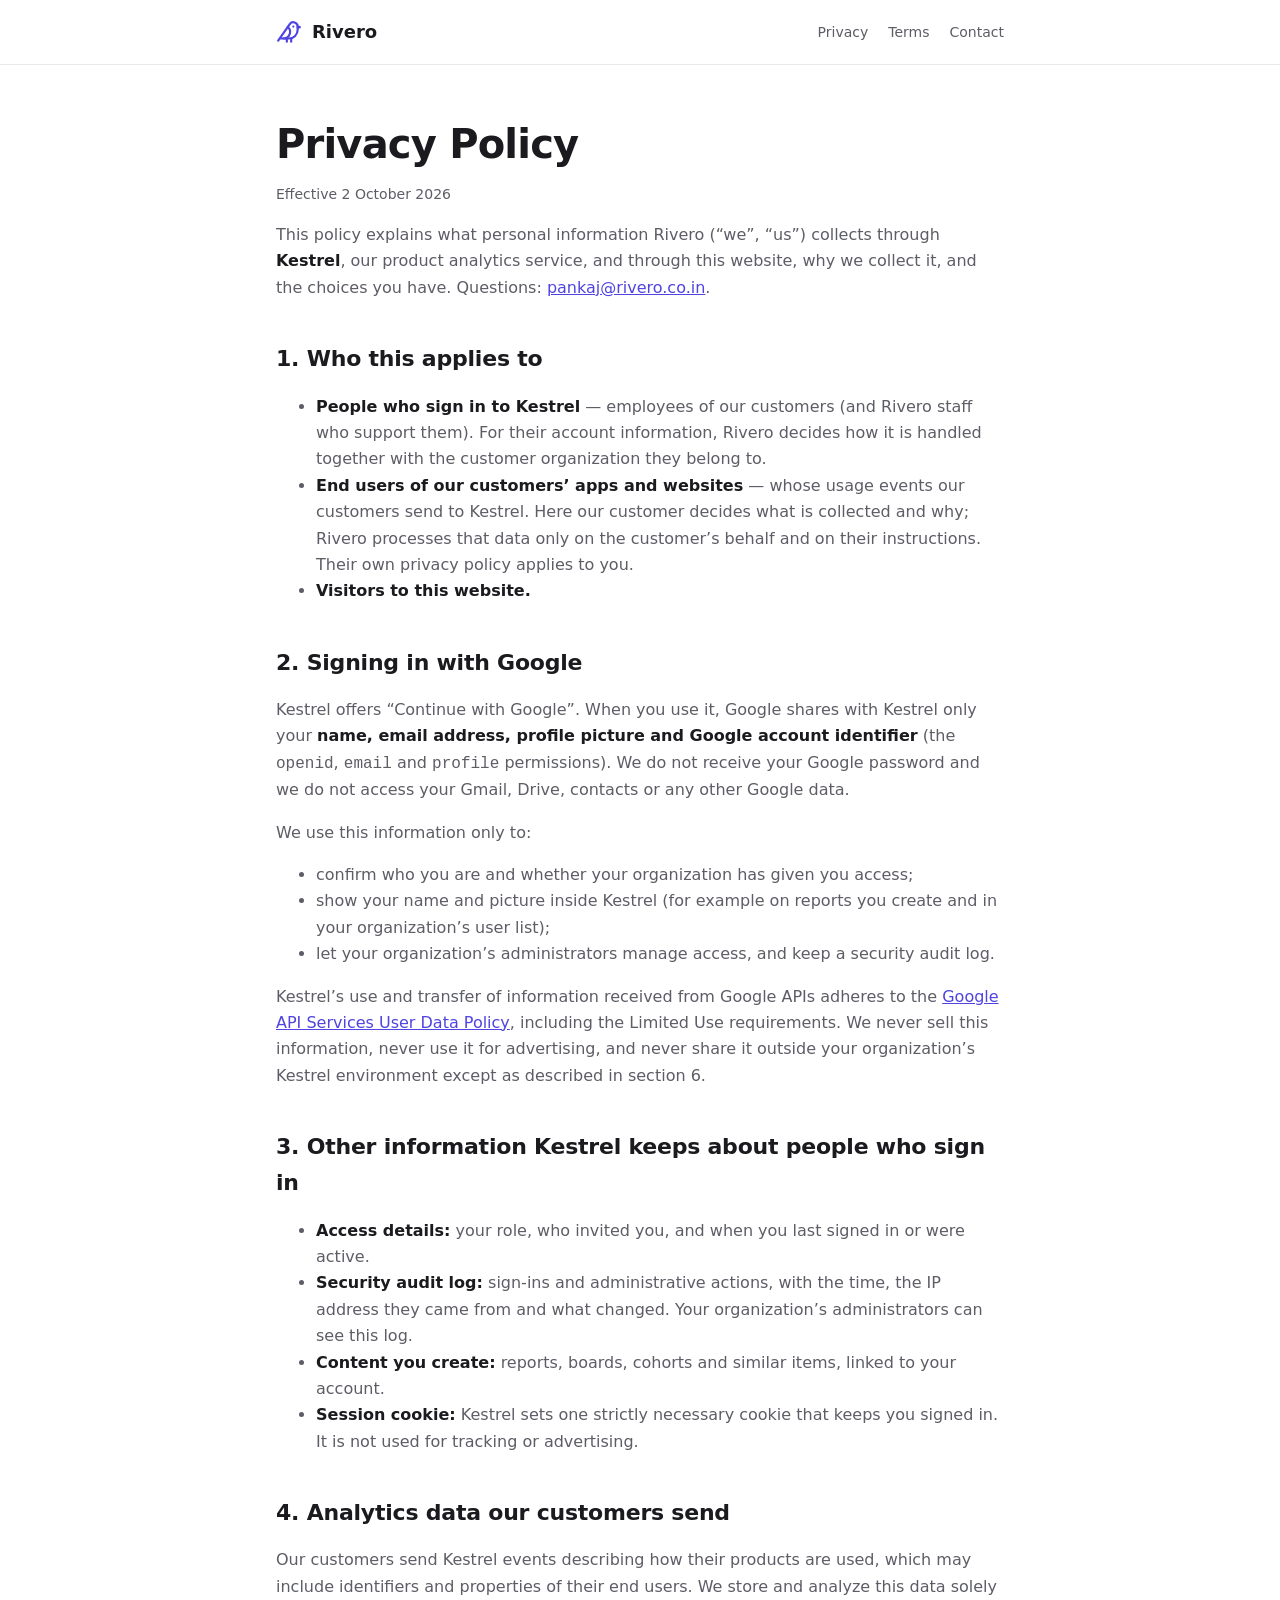
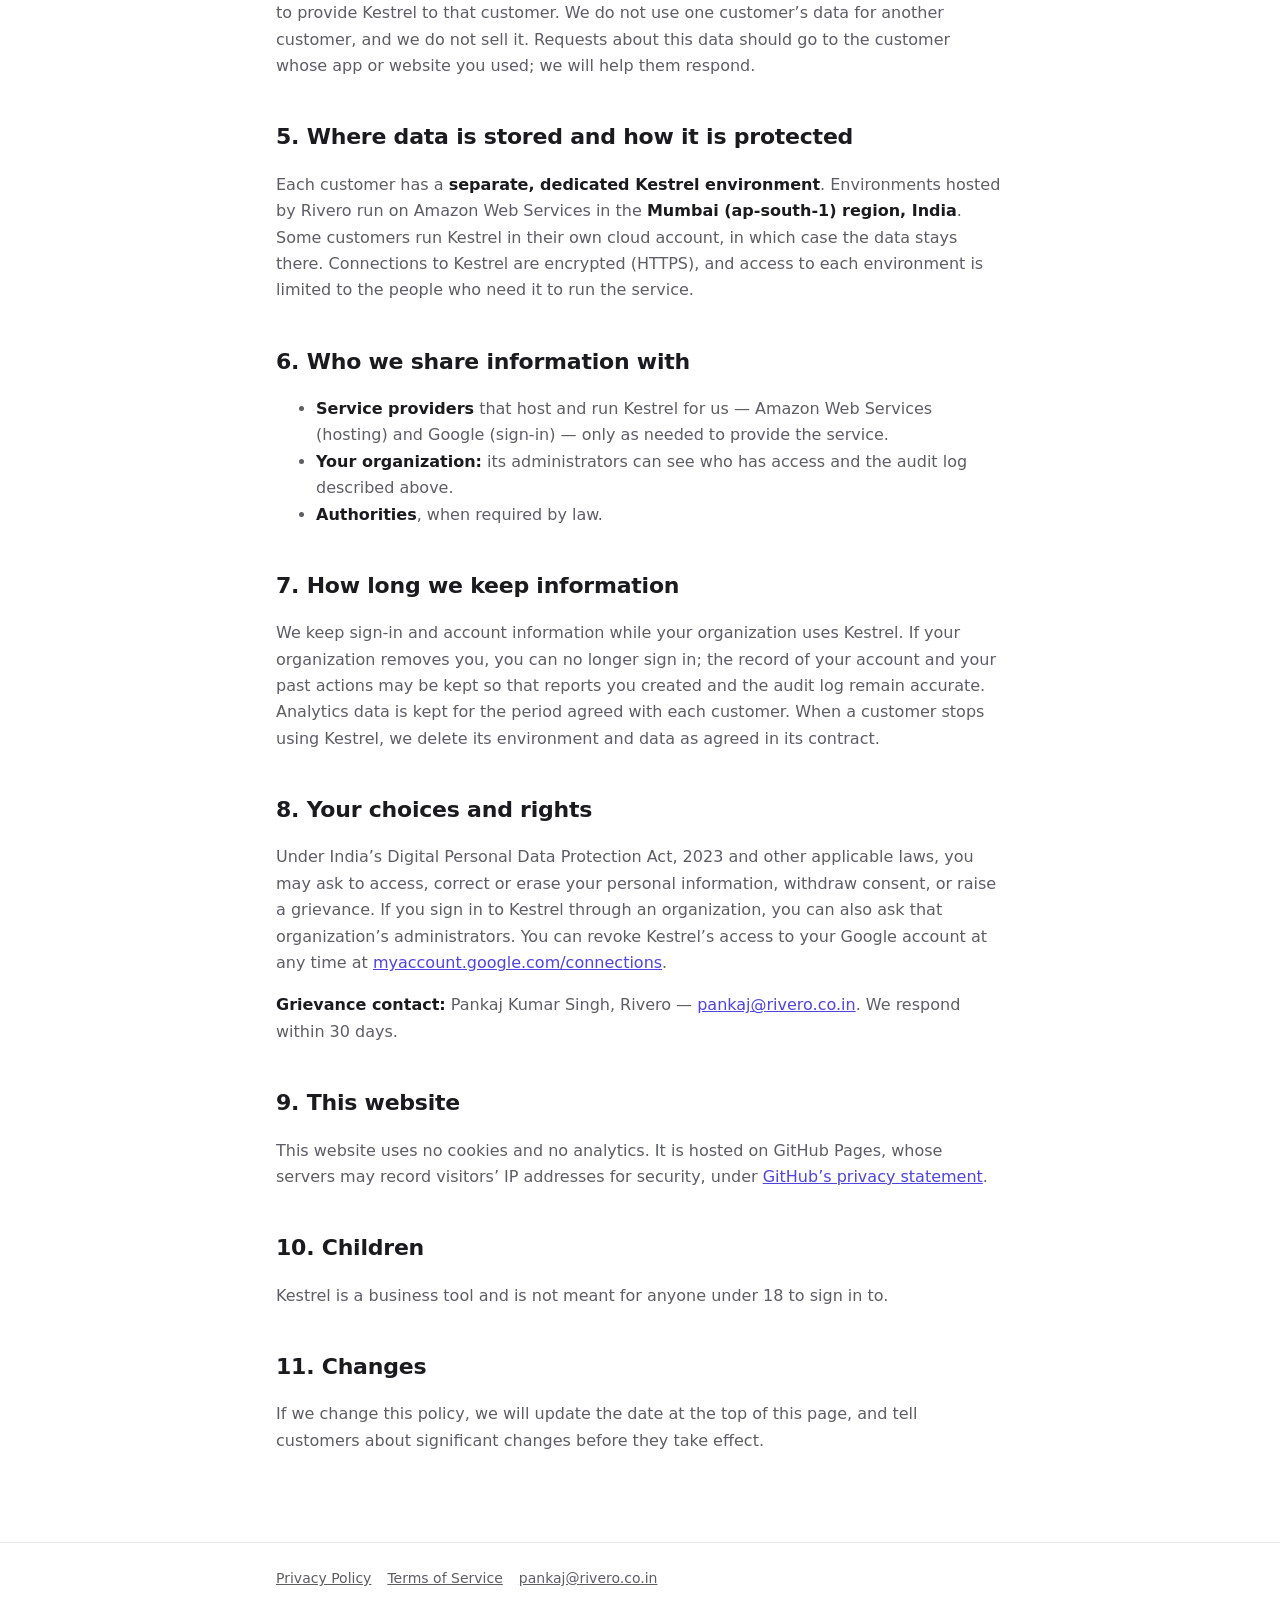
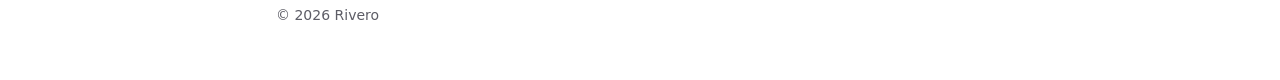
==== privacy/index.html @ 35b0a1ac "Rivero website: home, privacy policy, terms of service" ====
<!doctype html>
<html lang="en">
<head>
  <meta charset="utf-8">
  <meta name="viewport" content="width=device-width, initial-scale=1">
  <title>Privacy Policy — Rivero</title>
  <meta name="description" content="How Rivero and Kestrel collect, use and protect personal information.">
  <link rel="stylesheet" href="/style.css">
  <link rel="icon" href="data:image/svg+xml,%3Csvg xmlns='http://www.w3.org/2000/svg' viewBox='0 0 24 24' fill='none' stroke='%234f44e0' stroke-width='2' stroke-linecap='round' stroke-linejoin='round'%3E%3Cpath d='M16 7h.01'/%3E%3Cpath d='M3.4 18H12a8 8 0 0 0 8-8V7a4 4 0 0 0-7.28-2.3L2 20'/%3E%3Cpath d='m20 7 2 .5-2 .5'/%3E%3Cpath d='M10 18v3'/%3E%3Cpath d='M14 17.75V21'/%3E%3Cpath d='M7 18a6 6 0 0 0 3.84-10.61'/%3E%3C/svg%3E">
</head>
<body>
  <header>
    <div class="wrap">
      <a class="brand" href="/">
        <svg viewBox="0 0 24 24" fill="none" stroke="currentColor" stroke-width="2" stroke-linecap="round" stroke-linejoin="round" aria-hidden="true"><path d="M16 7h.01"/><path d="M3.4 18H12a8 8 0 0 0 8-8V7a4 4 0 0 0-7.28-2.3L2 20"/><path d="m20 7 2 .5-2 .5"/><path d="M10 18v3"/><path d="M14 17.75V21"/><path d="M7 18a6 6 0 0 0 3.84-10.61"/></svg>
        Rivero
      </a>
      <nav><a href="/privacy/">Privacy</a><a href="/terms/">Terms</a><a href="mailto:pankaj@rivero.co.in">Contact</a></nav>
    </div>
  </header>

  <main>
    <div class="wrap">
      <h1>Privacy Policy</h1>
      <p class="meta">Effective 2 October 2026</p>

      <p>This policy explains what personal information Rivero (“we”, “us”) collects through
        <strong>Kestrel</strong>, our product analytics service, and through this website, why we
        collect it, and the choices you have. Questions: <a href="mailto:pankaj@rivero.co.in">pankaj@rivero.co.in</a>.</p>

      <h2>1. Who this applies to</h2>
      <ul>
        <li><strong>People who sign in to Kestrel</strong> — employees of our customers (and Rivero
          staff who support them). For their account information, Rivero decides how it is handled
          together with the customer organization they belong to.</li>
        <li><strong>End users of our customers’ apps and websites</strong> — whose usage events our
          customers send to Kestrel. Here our customer decides what is collected and why; Rivero
          processes that data only on the customer’s behalf and on their instructions. Their own
          privacy policy applies to you.</li>
        <li><strong>Visitors to this website.</strong></li>
      </ul>

      <h2>2. Signing in with Google</h2>
      <p>Kestrel offers “Continue with Google”. When you use it, Google shares with Kestrel only
        your <strong>name, email address, profile picture and Google account identifier</strong>
        (the <code>openid</code>, <code>email</code> and <code>profile</code> permissions). We do
        not receive your Google password and we do not access your Gmail, Drive, contacts or any
        other Google data.</p>
      <p>We use this information only to:</p>
      <ul>
        <li>confirm who you are and whether your organization has given you access;</li>
        <li>show your name and picture inside Kestrel (for example on reports you create and in
          your organization’s user list);</li>
        <li>let your organization’s administrators manage access, and keep a security audit log.</li>
      </ul>
      <p>Kestrel’s use and transfer of information received from Google APIs adheres to the
        <a href="https://developers.google.com/terms/api-services-user-data-policy">Google API
        Services User Data Policy</a>, including the Limited Use requirements. We never sell this
        information, never use it for advertising, and never share it outside your organization’s
        Kestrel environment except as described in section 6.</p>

      <h2>3. Other information Kestrel keeps about people who sign in</h2>
      <ul>
        <li><strong>Access details:</strong> your role, who invited you, and when you last signed in
          or were active.</li>
        <li><strong>Security audit log:</strong> sign-ins and administrative actions, with the time,
          the IP address they came from and what changed. Your organization’s administrators can
          see this log.</li>
        <li><strong>Content you create:</strong> reports, boards, cohorts and similar items, linked
          to your account.</li>
        <li><strong>Session cookie:</strong> Kestrel sets one strictly necessary cookie that keeps
          you signed in. It is not used for tracking or advertising.</li>
      </ul>

      <h2>4. Analytics data our customers send</h2>
      <p>Our customers send Kestrel events describing how their products are used, which may
        include identifiers and properties of their end users. We store and analyze this data
        solely to provide Kestrel to that customer. We do not use one customer’s data for another
        customer, and we do not sell it. Requests about this data should go to the customer whose
        app or website you used; we will help them respond.</p>

      <h2>5. Where data is stored and how it is protected</h2>
      <p>Each customer has a <strong>separate, dedicated Kestrel environment</strong>. Environments
        hosted by Rivero run on Amazon Web Services in the <strong>Mumbai (ap-south-1)
        region, India</strong>. Some customers run Kestrel in their own cloud account, in which case
        the data stays there. Connections to Kestrel are encrypted (HTTPS), and access to each
        environment is limited to the people who need it to run the service.</p>

      <h2>6. Who we share information with</h2>
      <ul>
        <li><strong>Service providers</strong> that host and run Kestrel for us — Amazon Web
          Services (hosting) and Google (sign-in) — only as needed to provide the service.</li>
        <li><strong>Your organization:</strong> its administrators can see who has access and the
          audit log described above.</li>
        <li><strong>Authorities</strong>, when required by law.</li>
      </ul>

      <h2>7. How long we keep information</h2>
      <p>We keep sign-in and account information while your organization uses Kestrel. If your
        organization removes you, you can no longer sign in; the record of your account and your
        past actions may be kept so that reports you created and the audit log remain accurate.
        Analytics data is kept for the period agreed with each customer. When a customer stops
        using Kestrel, we delete its environment and data as agreed in its contract.</p>

      <h2>8. Your choices and rights</h2>
      <p>Under India’s Digital Personal Data Protection Act, 2023 and other applicable laws, you may
        ask to access, correct or erase your personal information, withdraw consent, or raise a
        grievance. If you sign in to Kestrel through an organization, you can also ask that
        organization’s administrators. You can revoke Kestrel’s access to your Google account at any
        time at <a href="https://myaccount.google.com/connections">myaccount.google.com/connections</a>.</p>
      <p><strong>Grievance contact:</strong> Pankaj Kumar Singh, Rivero —
        <a href="mailto:pankaj@rivero.co.in">pankaj@rivero.co.in</a>. We respond within 30 days.</p>

      <h2>9. This website</h2>
      <p>This website uses no cookies and no analytics. It is hosted on GitHub Pages, whose servers
        may record visitors’ IP addresses for security, under
        <a href="https://docs.github.com/en/site-policy/privacy-policies/github-general-privacy-statement">GitHub’s privacy statement</a>.</p>

      <h2>10. Children</h2>
      <p>Kestrel is a business tool and is not meant for anyone under 18 to sign in to.</p>

      <h2>11. Changes</h2>
      <p>If we change this policy, we will update the date at the top of this page, and tell
        customers about significant changes before they take effect.</p>
    </div>
  </main>

  <footer>
    <div class="wrap">
      <a href="/privacy/">Privacy Policy</a><a href="/terms/">Terms of Service</a><a href="mailto:pankaj@rivero.co.in">pankaj@rivero.co.in</a>
      <p>© 2026 Rivero</p>
    </div>
  </footer>
</body>
</html>
---- style.css ----
:root {
  --bg: #ffffff;
  --text: #1b1b1f;
  --muted: #5d5d66;
  --line: #e7e7ec;
  --accent: #4f44e0;
  --soft: #f6f6fb;
}
@media (prefers-color-scheme: dark) {
  :root {
    --bg: #111114;
    --text: #ededf0;
    --muted: #a3a3ad;
    --line: #2a2a31;
    --accent: #8f87ff;
    --soft: #1a1a20;
  }
}
* { box-sizing: border-box; }
html { -webkit-text-size-adjust: 100%; }
body {
  margin: 0;
  background: var(--bg);
  color: var(--text);
  font: 16px/1.65 Inter, system-ui, -apple-system, "Segoe UI", Roboto, sans-serif;
}
a { color: var(--accent); }
.wrap { max-width: 760px; margin: 0 auto; padding: 0 16px; }
header { border-bottom: 1px solid var(--line); }
header .wrap { display: flex; align-items: center; justify-content: space-between; height: 64px; }
.brand { display: flex; align-items: center; gap: 10px; color: var(--text); text-decoration: none; font-weight: 700; font-size: 18px; }
.brand svg { width: 26px; height: 26px; color: var(--accent); }
nav a { color: var(--muted); text-decoration: none; margin-left: 20px; font-size: 14px; }
nav a:hover { color: var(--text); }
main { padding: 56px 0 72px; }
h1 { font-size: 40px; line-height: 1.15; letter-spacing: -0.02em; margin: 0 0 16px; }
h2 { font-size: 22px; margin: 40px 0 8px; letter-spacing: -0.01em; }
h3 { font-size: 17px; margin: 24px 0 4px; }
p, li { color: var(--muted); }
strong { color: var(--text); }
.lead { font-size: 19px; max-width: 620px; }
.grid { display: grid; grid-template-columns: repeat(auto-fit, minmax(220px, 1fr)); gap: 16px; margin-top: 36px; }
.card { background: var(--soft); border: 1px solid var(--line); border-radius: 12px; padding: 20px; }
.card h3 { margin-top: 0; }
.card p { margin: 0; font-size: 15px; }
.cta { display: inline-block; margin-top: 28px; background: var(--accent); color: #fff; text-decoration: none; padding: 10px 18px; border-radius: 8px; font-weight: 600; }
.meta { font-size: 14px; }
footer { border-top: 1px solid var(--line); padding: 24px 0 40px; font-size: 14px; color: var(--muted); }
footer a { color: var(--muted); margin-right: 16px; }
@media (max-width: 520px) {
  h1 { font-size: 30px; }
  nav a { margin-left: 14px; }
}
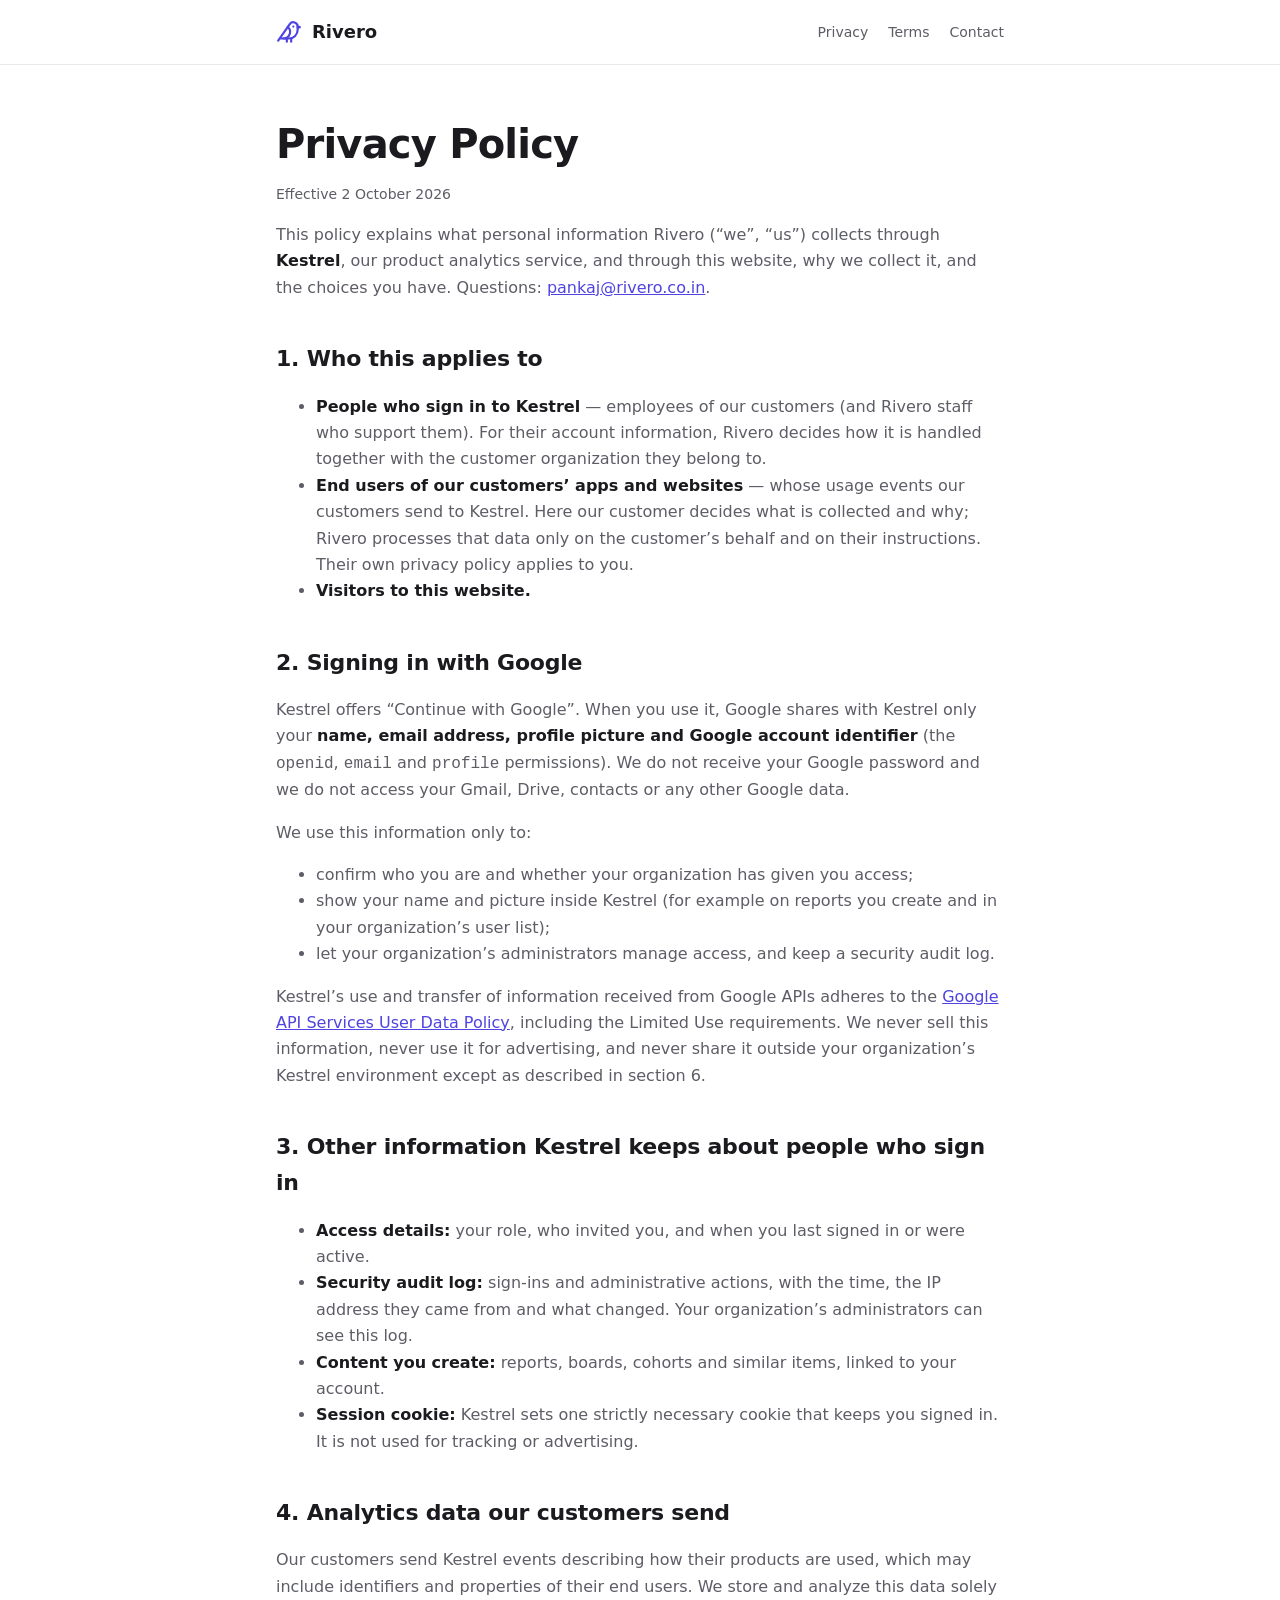
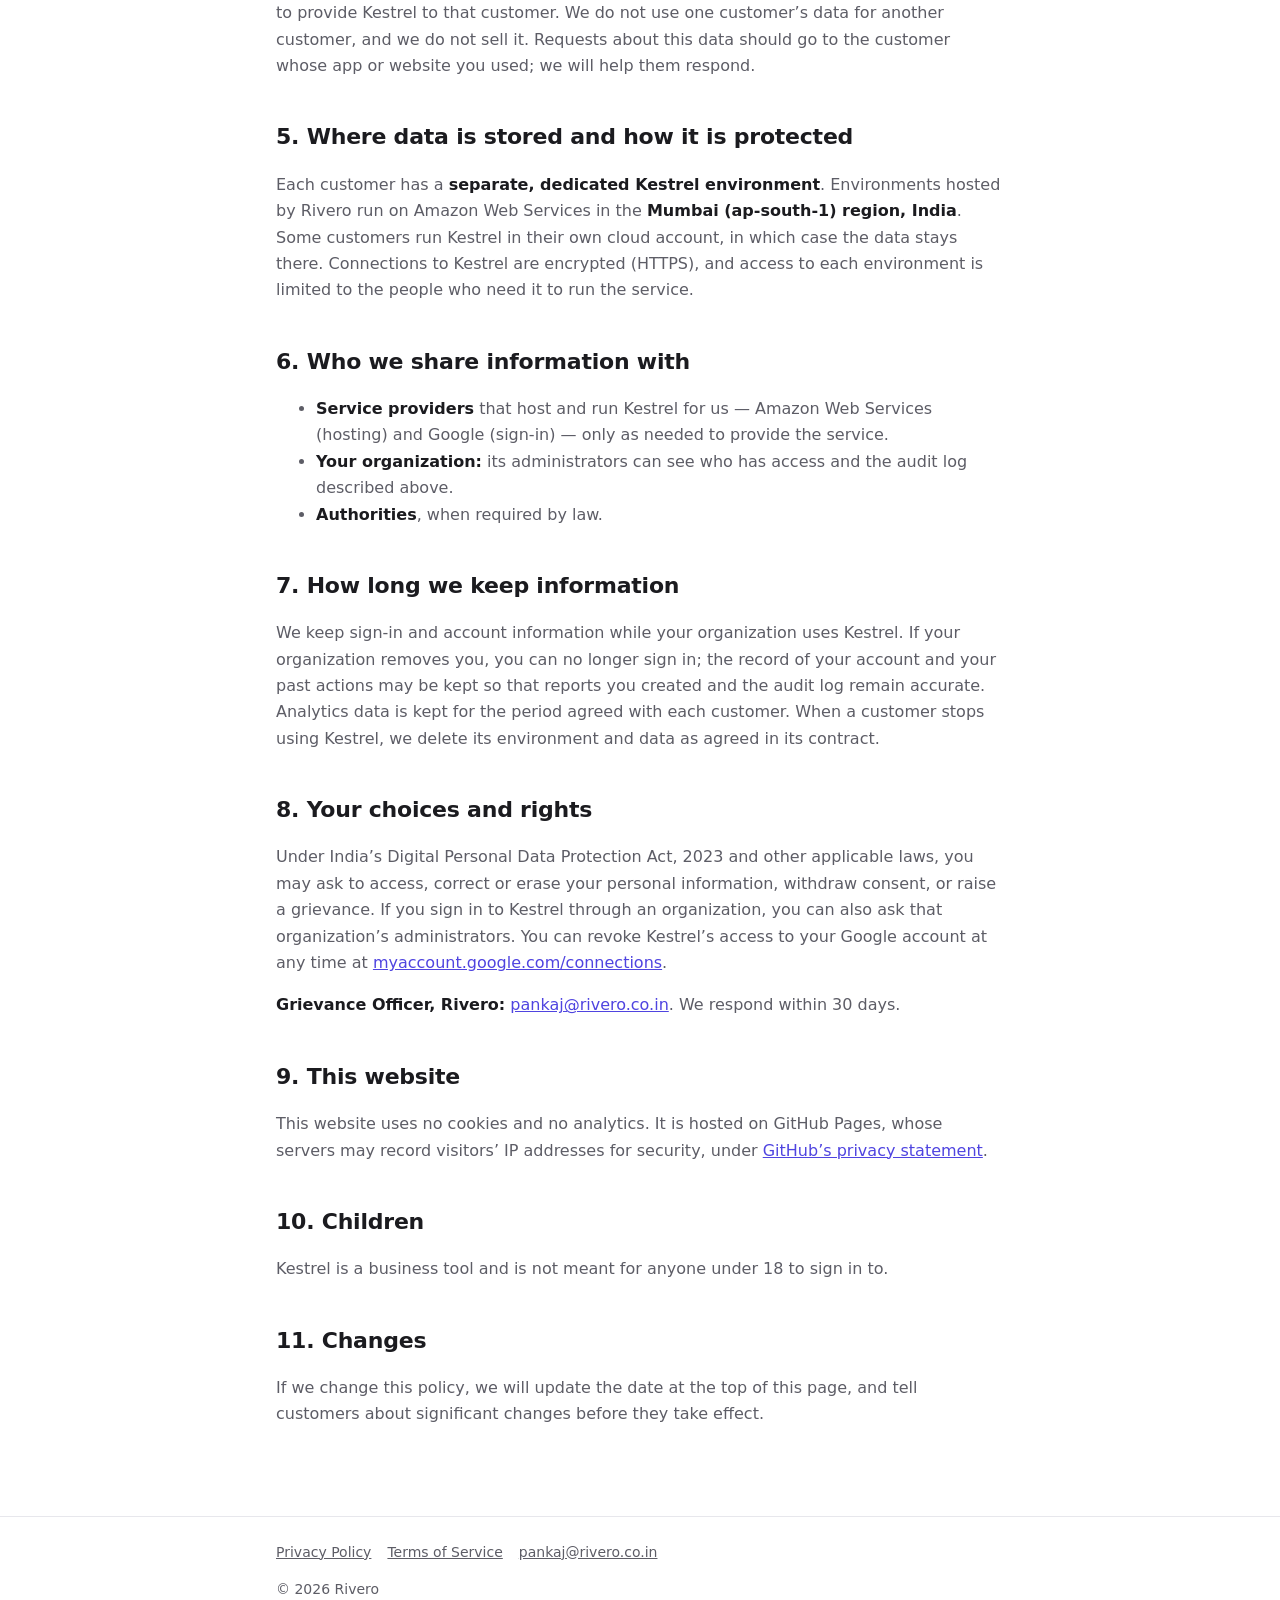
==== commit 980e4d9e: "Privacy policy: grievance contact by role" ====
--- a/privacy/index.html
+++ b/privacy/index.html
@@ -108,7 +108,7 @@
         grievance. If you sign in to Kestrel through an organization, you can also ask that
         organization’s administrators. You can revoke Kestrel’s access to your Google account at any
         time at <a href="https://myaccount.google.com/connections">myaccount.google.com/connections</a>.</p>
-      <p><strong>Grievance contact:</strong> Pankaj Kumar Singh, Rivero —
+      <p><strong>Grievance Officer, Rivero:</strong>
         <a href="mailto:pankaj@rivero.co.in">pankaj@rivero.co.in</a>. We respond within 30 days.</p>
 
       <h2>9. This website</h2>
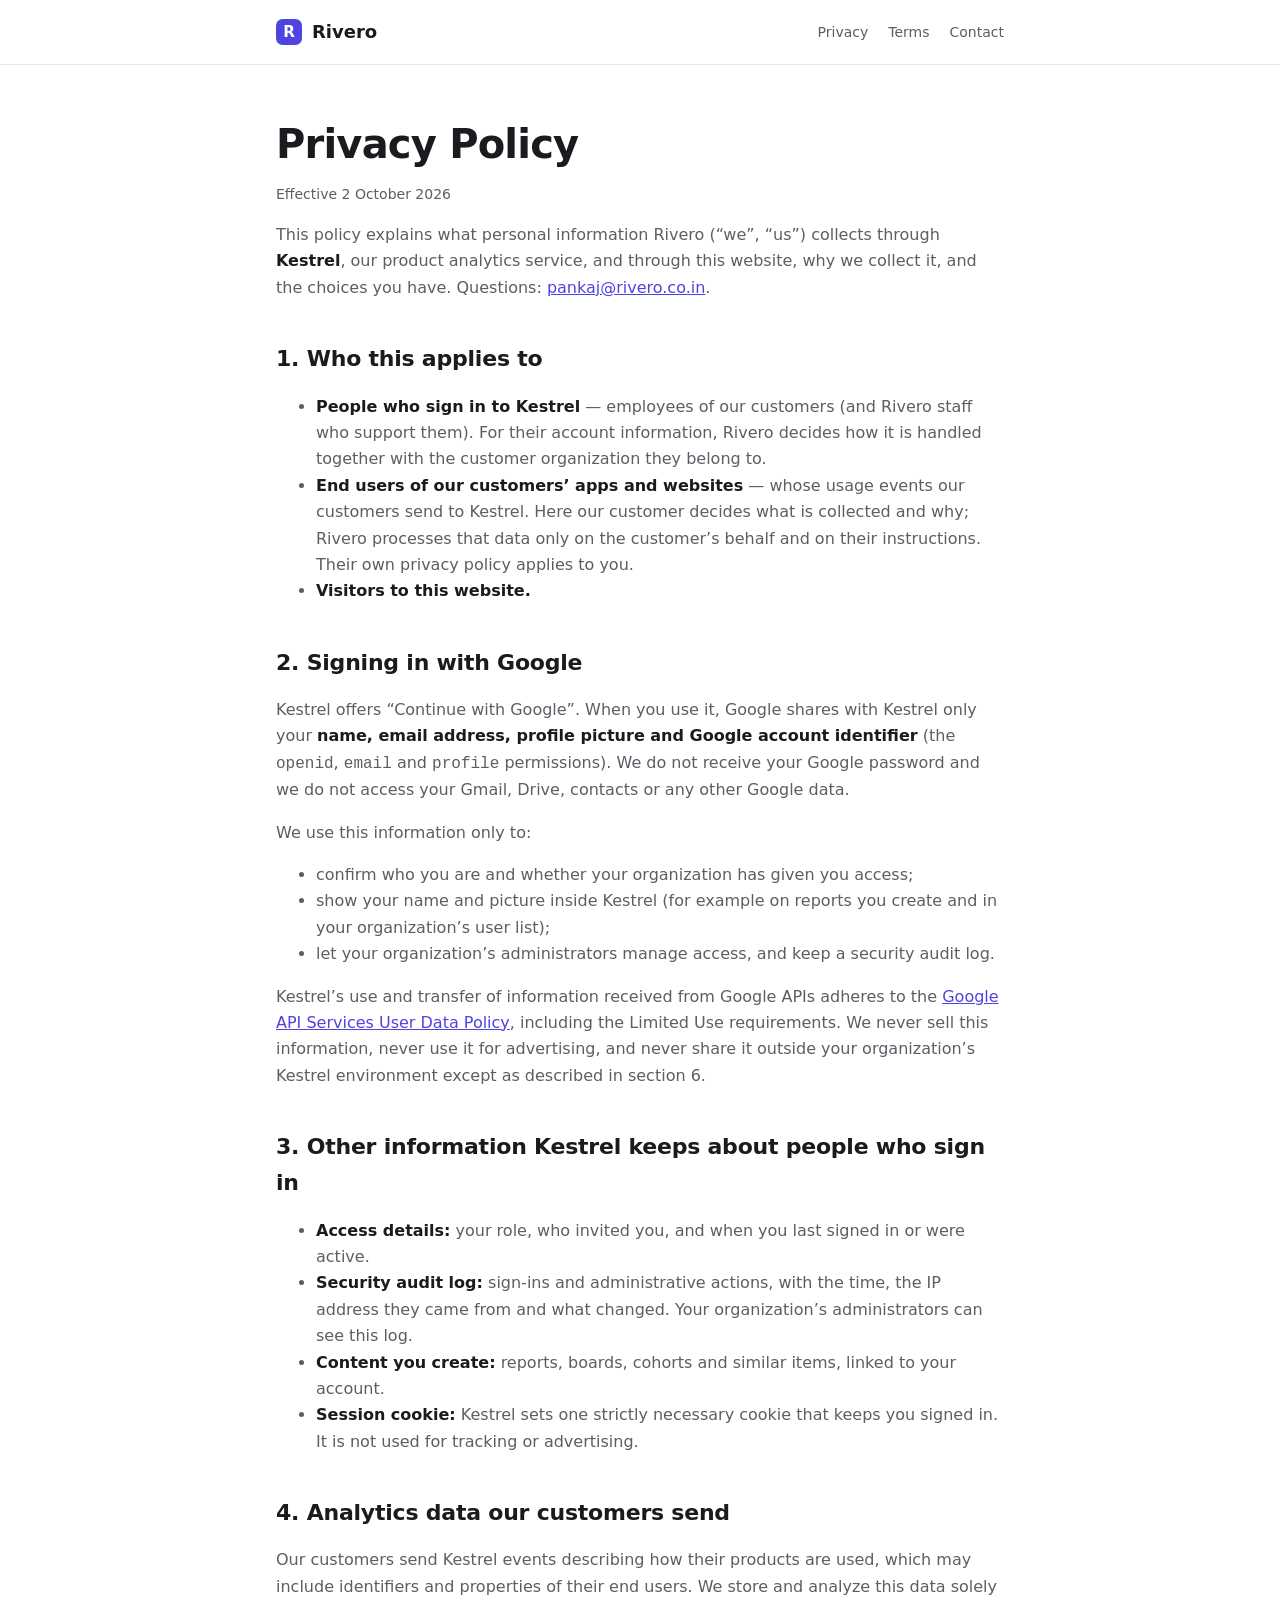
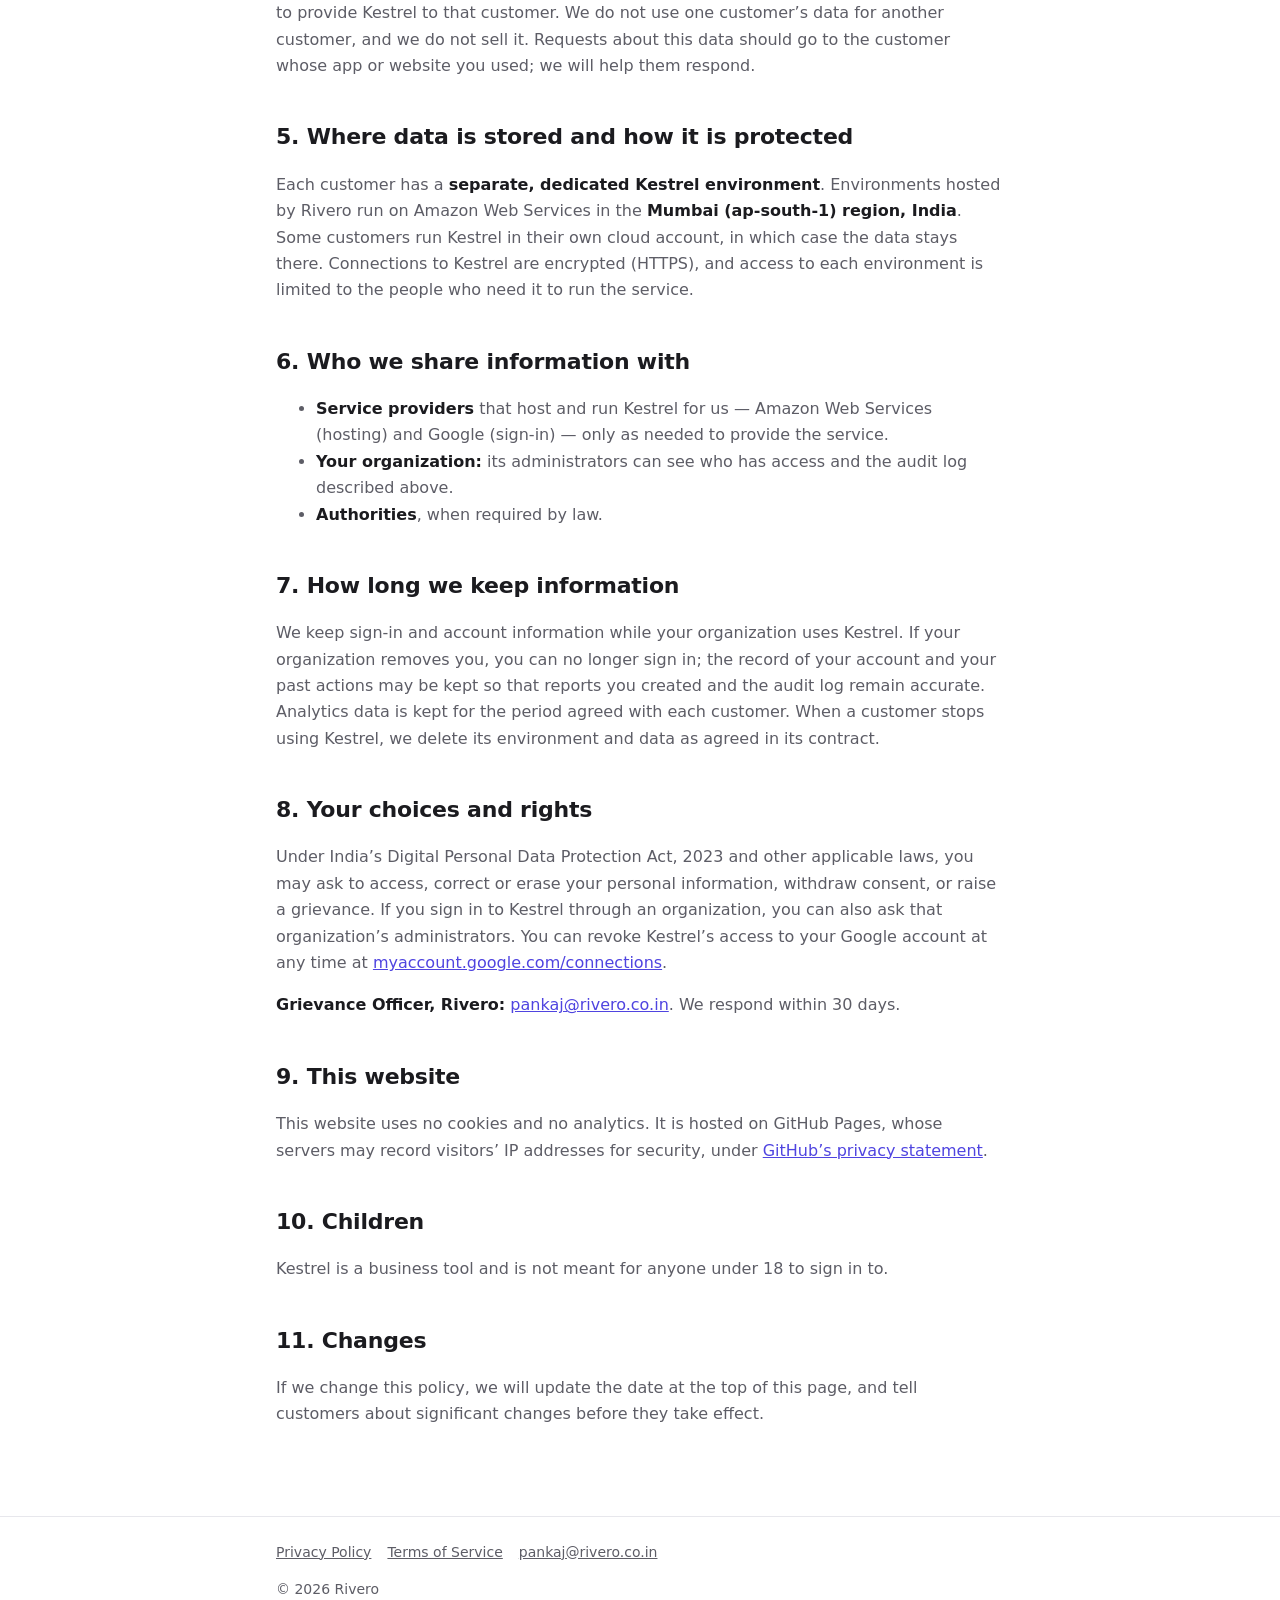
==== commit 832aa345: "Home: Rivero's products (Kestrel, ScholarX, Kundali); Rivero logo mark" ====
--- a/privacy/index.html
+++ b/privacy/index.html
@@ -6,13 +6,13 @@
   <title>Privacy Policy — Rivero</title>
   <meta name="description" content="How Rivero and Kestrel collect, use and protect personal information.">
   <link rel="stylesheet" href="/style.css">
-  <link rel="icon" href="data:image/svg+xml,%3Csvg xmlns='http://www.w3.org/2000/svg' viewBox='0 0 24 24' fill='none' stroke='%234f44e0' stroke-width='2' stroke-linecap='round' stroke-linejoin='round'%3E%3Cpath d='M16 7h.01'/%3E%3Cpath d='M3.4 18H12a8 8 0 0 0 8-8V7a4 4 0 0 0-7.28-2.3L2 20'/%3E%3Cpath d='m20 7 2 .5-2 .5'/%3E%3Cpath d='M10 18v3'/%3E%3Cpath d='M14 17.75V21'/%3E%3Cpath d='M7 18a6 6 0 0 0 3.84-10.61'/%3E%3C/svg%3E">
+  <link rel="icon" href="data:image/svg+xml,%3Csvg xmlns='http://www.w3.org/2000/svg' viewBox='0 0 24 24'%3E%3Crect width='24' height='24' rx='6' fill='%234f44e0'/%3E%3Ctext x='12' y='17' text-anchor='middle' font-family='sans-serif' font-size='14' font-weight='700' fill='white'%3ER%3C/text%3E%3C/svg%3E">
 </head>
 <body>
   <header>
     <div class="wrap">
       <a class="brand" href="/">
-        <svg viewBox="0 0 24 24" fill="none" stroke="currentColor" stroke-width="2" stroke-linecap="round" stroke-linejoin="round" aria-hidden="true"><path d="M16 7h.01"/><path d="M3.4 18H12a8 8 0 0 0 8-8V7a4 4 0 0 0-7.28-2.3L2 20"/><path d="m20 7 2 .5-2 .5"/><path d="M10 18v3"/><path d="M14 17.75V21"/><path d="M7 18a6 6 0 0 0 3.84-10.61"/></svg>
+        <svg viewBox="0 0 24 24" aria-hidden="true"><rect width="24" height="24" rx="6" fill="currentColor"/><text x="12" y="17" text-anchor="middle" font-family="Inter, system-ui, sans-serif" font-size="14" font-weight="700" fill="#fff">R</text></svg>
         Rivero
       </a>
       <nav><a href="/privacy/">Privacy</a><a href="/terms/">Terms</a><a href="mailto:pankaj@rivero.co.in">Contact</a></nav>
--- a/style.css
+++ b/style.css
@@ -51,3 +51,8 @@
   h1 { font-size: 30px; }
   nav a { margin-left: 14px; }
 }
+.product { display: block; text-decoration: none; color: inherit; }
+a.product:hover { border-color: var(--accent); }
+.tag { color: var(--accent) !important; font-size: 13px !important; font-weight: 600; margin: 2px 0 10px !important; }
+.product p + p { margin-top: 0; }
+.more { display: inline-block; margin-top: 12px; color: var(--accent); font-size: 14px; font-weight: 600; }
